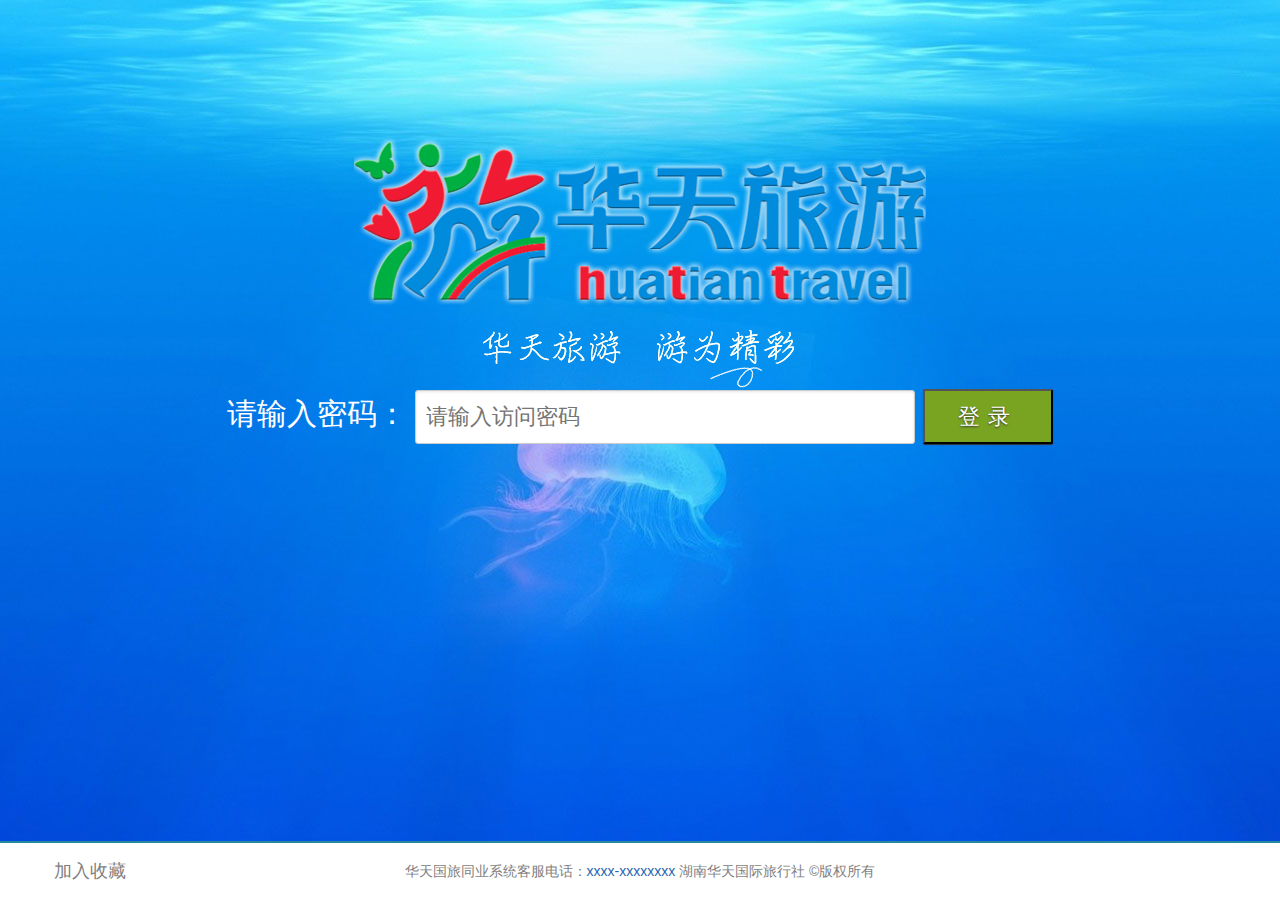
==== index.html @ 6443abe4 "修复符号丢失html错误的问题" ====
<!DOCTYPE html>
<html lang="zh_CN">
<head>
	<meta charset="UTF-8">
	<title>华天国旅同业系统|华天国际旅行社</title>
	<script src="jquery-1.11.0.min.js"></script>
	<script src="common.js"></script>
	<link rel="stylesheet" href="common.css">
	<style>
		body {
			margin:0;
			padding:0;
			font-size:12px;
		}
		img {
			display:block;
		}
		a{
			text-decoration:none;
			color:#2965b1;
		}
		a:focus {
			outline: thin dotted;
		}

		a:hover{
			color:#FF6600;
			text-decoration:underline;
		}


		#main-panel {
			background: url(images/bg_index.jpg) 50% 50% no-repeat;
			background-size: cover;
			width:100%;
			height:100%;
		}
		#logo-panel {
			width: 572px;
			height:388px;
			background-image: url(images/logo_index.png);
			margin:0 auto;
		}

		#login-panel {
			color:#FFF;
			margin:0 auto;
			font: 30px/52px "Microsoft Yahei",Arial;
			text-align: center;
		}

		#login-panel input {
			font: 22px/1.5 "Microsoft Yahei",Arial;
			height: 32px;
			width: 478px;
			color: #000;
			padding: 10px;
			border: 1px solid #CCCCCC;
			border-radius: 3px 3px 3px 3px;
			box-shadow: inset 0 1px 3px rgba(0, 0, 0, 0.1);
		}

		#login-panel button {
			width: 130px;
			height: 55px;
			line-height: 55px;
			box-shadow: 0 1px 1px #333333;
			border-radius: 2px;
			text-align: center;
			color: #FFF;
			font: 22px/1.5 "Microsoft Yahei",Arial;
			text-shadow: 0 1px 2px #333;
			letter-spacing: 8px;
			background-color: #79A421;
			cursor:pointer;
		}
		#login-panel button:hover {
			background-color: #5b8021;
		}
	</style>
	<!--[if IE 6]>
	<script src="DD_belatedPNG_0.0.8a-min.js"></script>
	<script>
		DD_belatedPNG.fix('img');
	</script>
	<![endif]-->

	<script>
		function addFavorite(){
			try {
				window.external.addFavorite(sURL, sTitle);
			} catch (e) {
				try {
					window.sidebar.addPanel(sTitle, sURL, "");
				} catch (e) {
					alert("您的浏览器不支持，请使用快捷键‘Ctrl+D’进行收藏！");
				}
			}
		}

		function doSubmit(){
			if ( $('#password').val()=='' ){
				alert('请输入密码后重新登陆！');
			}else {
				//console.log('http://www.htyou.com/user/user_login.action?jsoncallback=?&code=caoxi&userPassword=' + $('#password').val() + '&codeType=account&url=www.htyou.com&backurl=tongye.html');
				$.getJSON('http://www.htyou.com/user/user_login.action?jsoncallback=?&code=caoxi&userPassword=' + $('#password').val() + '&codeType=account&url=www.htyou.com&backurl=tongye.html', function (result) {
					if ( result.message=='' ){
						//登陆成功的处理
						var banBackurl = checkban(result.backurl)
						if (banBackurl==''){
							window.location.href = result.backurl;
						}else{
							window.location.href = banBackurl;
						}
					}else{
						//登陆失败的处理
						$('#checkcode').val('');
						alert(result.message);
					}
				});
			}
		}
	</script>
</head>
<body>
	<!--主内容面板-->
	<div id="main-panel">
		<img id="logo-panel" src="images/logo_index.png" alt="华天国际旅行社">
		<div id="login-panel">
			<span class="label-text">请输入密码：</span>
			<input id="password" type="text" placeholder="请输入访问密码">
			<button onclick="doSubmit()">登录</button>
		</div>
	</div>
	<!--/主内容面板-->
	<!--页脚-->
	<style>
		#footer {
			width: 100%;
			height:57px;
			border-top:2px solid #2588A3;
			background-color:#FFF;
			position: fixed;
			bottom:0;
			left:0;
			text-align: center;
			font:14px/57px "Microsoft Yahei",Arial;
			color:#7F7F7F;
		}
		#footer span {
			font:18px/57px "Microsoft Yahei",Arial;
			padding:0 3em;
			vertical-align: middle;
			cursor:pointer;
			position:absolute;
			left:0;
			top:0;
		}
	</style>
	<div id="footer">
			<span onclick="javascript:addFavorite();">加入收藏</span>
			华天国旅同业系统客服电话：<a href="tel:">xxxx-xxxxxxxx</a> 湖南华天国际旅行社 &copy;版权所有
	</div>
	<!--/页脚-->
	<script>
		function resizeMain(){
			$('#main-panel').width($(window).innerWidth());
			$('#main-panel').height($(window).innerHeight());
		}
		$(window).resize(function(){
			resizeMain();
		});
		$(document).ready(function(){
			resizeMain();
		});
	</script>
</body>
</html>
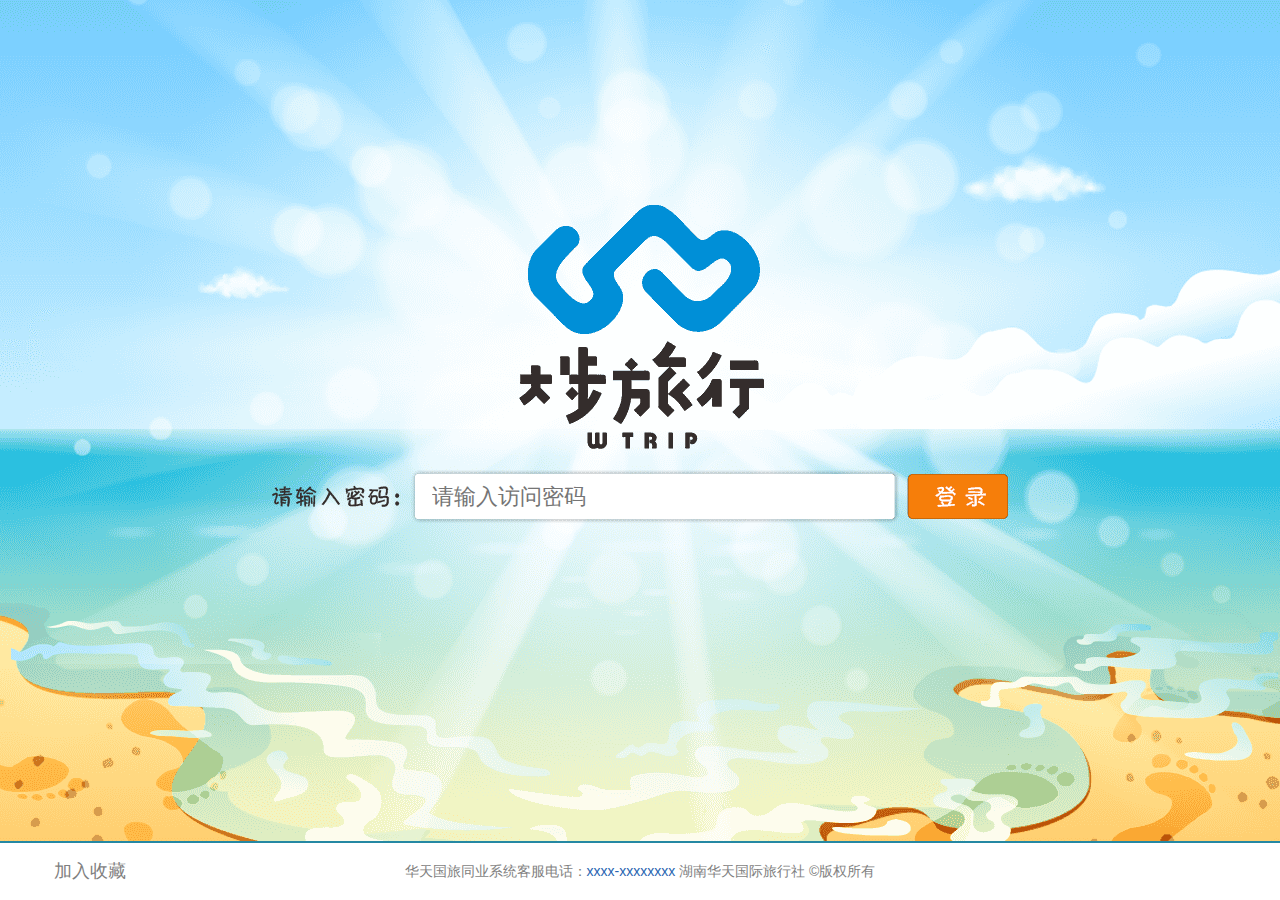
==== commit 2bda82ea: "完成图片修改" ====
--- a/index.html
+++ b/index.html
@@ -30,58 +30,24 @@
 
 
 		#main-panel {
-			background: url(images/bg_index.jpg) 50% 50% no-repeat;
+			background: url(images/bg_index.png) 50% 50% no-repeat;
 			background-size: cover;
 			width:100%;
 			height:100%;
 		}
 		#logo-panel {
-			width: 572px;
-			height:388px;
-			background-image: url(images/logo_index.png);
+			width: 499px;
+			height:254px;
 			margin:0 auto;
 		}
 
-		#login-panel {
-			color:#FFF;
-			margin:0 auto;
-			font: 30px/52px "Microsoft Yahei",Arial;
-			text-align: center;
-		}
-
-		#login-panel input {
-			font: 22px/1.5 "Microsoft Yahei",Arial;
-			height: 32px;
-			width: 478px;
-			color: #000;
-			padding: 10px;
-			border: 1px solid #CCCCCC;
-			border-radius: 3px 3px 3px 3px;
-			box-shadow: inset 0 1px 3px rgba(0, 0, 0, 0.1);
-		}
-
-		#login-panel button {
-			width: 130px;
-			height: 55px;
-			line-height: 55px;
-			box-shadow: 0 1px 1px #333333;
-			border-radius: 2px;
-			text-align: center;
-			color: #FFF;
-			font: 22px/1.5 "Microsoft Yahei",Arial;
-			text-shadow: 0 1px 2px #333;
-			letter-spacing: 8px;
-			background-color: #79A421;
-			cursor:pointer;
-		}
-		#login-panel button:hover {
-			background-color: #5b8021;
-		}
 	</style>
 	<!--[if IE 6]>
 	<script src="DD_belatedPNG_0.0.8a-min.js"></script>
 	<script>
-		DD_belatedPNG.fix('img');
+		$(document).ready(function(){
+			DD_belatedPNG.fix('img');
+		});
 	</script>
 	<![endif]-->
 
@@ -102,20 +68,15 @@
 			if ( $('#password').val()=='' ){
 				alert('请输入密码后重新登陆！');
 			}else {
-				//console.log('http://www.htyou.com/user/user_login.action?jsoncallback=?&code=caoxi&userPassword=' + $('#password').val() + '&codeType=account&url=www.htyou.com&backurl=tongye.html');
-				$.getJSON('http://www.htyou.com/user/user_login.action?jsoncallback=?&code=caoxi&userPassword=' + $('#password').val() + '&codeType=account&url=www.htyou.com&backurl=tongye.html', function (result) {
-					if ( result.message=='' ){
+				console.log('http://www.htyou.com/user/user_login.action?jsoncallback=?&code=lyfx&userPassword=' + $('#password').val() + '&codeType=account&url=www.htyou.com&backurl=tongye.html');
+				$.getJSON('http://www.htyou.com/user/user_login.action?jsoncallback=?&code=lyfx&userPassword=' + $('#password').val() + '&codeType=account&url=www.htyou.com&backurl=tongye.html', function (result) {
+					if ( result.status=='120302' ){
 						//登陆成功的处理
-						var banBackurl = checkban(result.backurl)
-						if (banBackurl==''){
-							window.location.href = result.backurl;
-						}else{
-							window.location.href = banBackurl;
-						}
+						window.location.href = result.backurl;
 					}else{
 						//登陆失败的处理
 						$('#checkcode').val('');
-						alert(result.message);
+						alert('帐号错误，请联系管理员');
 					}
 				});
 			}
@@ -125,11 +86,43 @@
 <body>
 	<!--主内容面板-->
 	<div id="main-panel">
+		<style>
+			#login-panel {
+				width: 746px;
+				height: 55px;
+				margin: 0 auto;
+				position: relative;
+				background-image: url(./images/bg_login.png);
+				margin-top: 15px;
+			}
+			#login-panel #password {
+				position: absolute;
+				border: 0;
+				left: 155px;
+				top: 8px;
+				width: 445px;
+				height: 19px;
+				padding: 10px;
+				font: 22px/1.5 "Microsoft Yahei",Arial;
+				z-index: 999;
+			}
+			#login-button {
+				background-color: rgba(0,0,0,0);
+				position: absolute;
+				border: 0;
+				left: 641px;
+				top: 5px;
+				width: 100px;
+				height: 45px;
+				z-index: 999;
+				cursor: pointer;
+			}
+		</style>
 		<img id="logo-panel" src="images/logo_index.png" alt="华天国际旅行社">
 		<div id="login-panel">
-			<span class="label-text">请输入密码：</span>
+
 			<input id="password" type="text" placeholder="请输入访问密码">
-			<button onclick="doSubmit()">登录</button>
+			<div id="login-button" onclick="doSubmit()"> </div>
 		</div>
 	</div>
 	<!--/主内容面板-->
@@ -166,6 +159,8 @@
 		function resizeMain(){
 			$('#main-panel').width($(window).innerWidth());
 			$('#main-panel').height($(window).innerHeight());
+
+			$('#logo-panel').css({'padding-top':($(window).innerHeight()-500)/2});
 		}
 		$(window).resize(function(){
 			resizeMain();
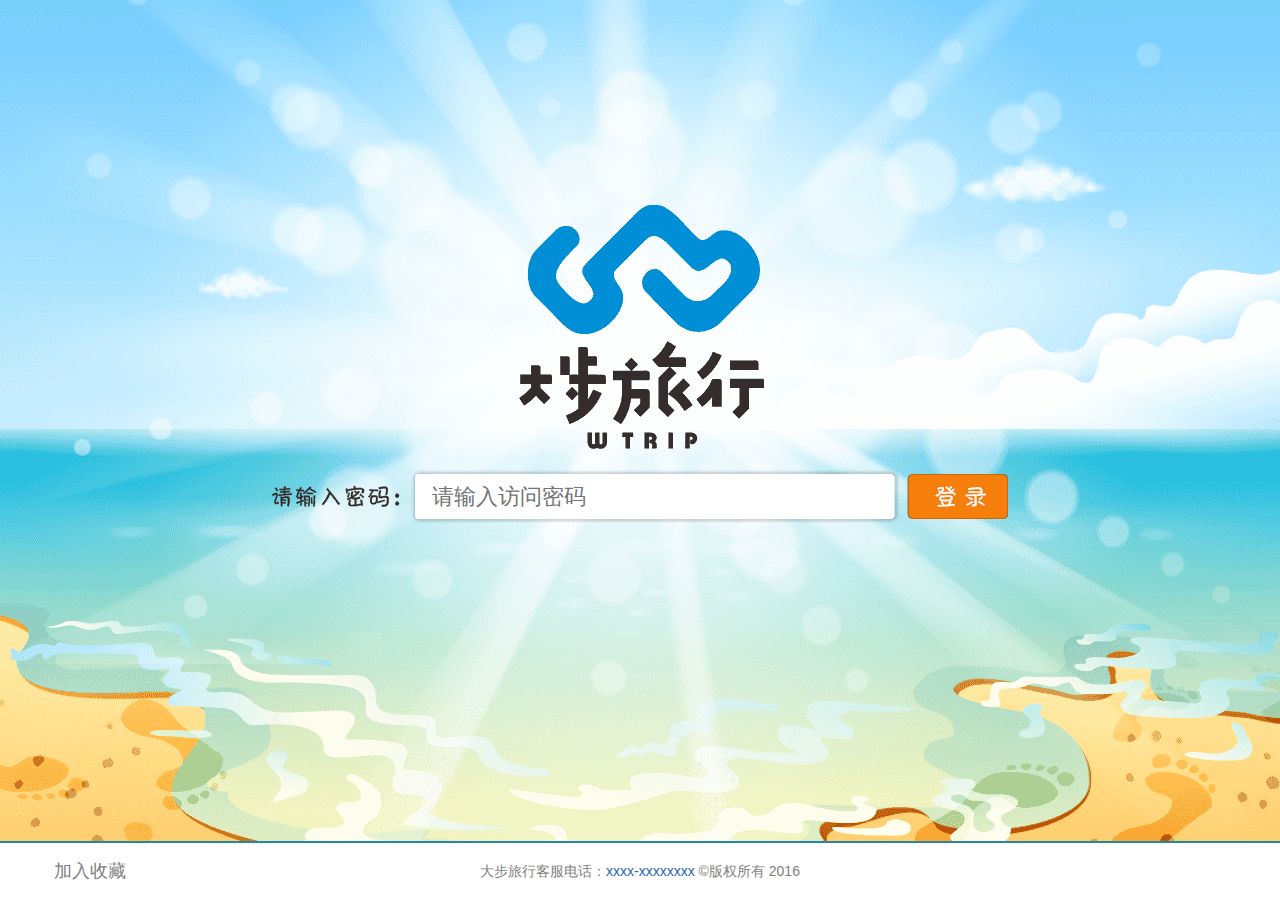
==== commit 06260558: "细节调整" ====
--- a/index.html
+++ b/index.html
@@ -1,8 +1,9 @@
 <!DOCTYPE html>
 <html lang="zh_CN">
 <head>
-	<meta charset="UTF-8">
-	<title>华天国旅同业系统|华天国际旅行社</title>
+	<meta charset="GBK">
+	<meta http-equiv="x-ua-compatible" content="IE=7">
+	<title>������</title>
 	<script src="jquery-1.11.0.min.js"></script>
 	<script src="common.js"></script>
 	<link rel="stylesheet" href="common.css">
@@ -14,6 +15,9 @@
 		}
 		img {
 			display:block;
+		}
+		input {
+			outline:none;
 		}
 		a{
 			text-decoration:none;
@@ -59,24 +63,24 @@
 				try {
 					window.sidebar.addPanel(sTitle, sURL, "");
 				} catch (e) {
-					alert("您的浏览器不支持，请使用快捷键‘Ctrl+D’进行收藏！");
+					alert("�����������֧�֣���ʹ�ÿ�ݼ���Ctrl+D�������ղأ�");
 				}
 			}
 		}
 
 		function doSubmit(){
 			if ( $('#password').val()=='' ){
-				alert('请输入密码后重新登陆！');
+				alert('��������������µ�½��');
 			}else {
 				console.log('http://www.htyou.com/user/user_login.action?jsoncallback=?&code=lyfx&userPassword=' + $('#password').val() + '&codeType=account&url=www.htyou.com&backurl=tongye.html');
 				$.getJSON('http://www.htyou.com/user/user_login.action?jsoncallback=?&code=lyfx&userPassword=' + $('#password').val() + '&codeType=account&url=www.htyou.com&backurl=tongye.html', function (result) {
 					if ( result.status=='120302' ){
-						//登陆成功的处理
+						//��½�ɹ��Ĵ���
 						window.location.href = result.backurl;
 					}else{
-						//登陆失败的处理
+						//��½ʧ�ܵĴ���
 						$('#checkcode').val('');
-						alert('帐号错误，请联系管理员');
+						alert('�ʺŴ�������ϵ����Ա');
 					}
 				});
 			}
@@ -84,7 +88,7 @@
 	</script>
 </head>
 <body>
-	<!--主内容面板-->
+	<!--���������-->
 	<div id="main-panel">
 		<style>
 			#login-panel {
@@ -118,15 +122,15 @@
 				cursor: pointer;
 			}
 		</style>
-		<img id="logo-panel" src="images/logo_index.png" alt="华天国际旅行社">
+		<img id="logo-panel" src="images/logo_index.png" alt="������">
 		<div id="login-panel">
 
-			<input id="password" type="text" placeholder="请输入访问密码">
+			<input id="password" type="text" placeholder="�������������">
 			<div id="login-button" onclick="doSubmit()"> </div>
 		</div>
 	</div>
-	<!--/主内容面板-->
-	<!--页脚-->
+	<!--/���������-->
+	<!--ҳ��-->
 	<style>
 		#footer {
 			width: 100%;
@@ -151,10 +155,10 @@
 		}
 	</style>
 	<div id="footer">
-			<span onclick="javascript:addFavorite();">加入收藏</span>
-			华天国旅同业系统客服电话：<a href="tel:">xxxx-xxxxxxxx</a> 湖南华天国际旅行社 &copy;版权所有
+			<span onclick="javascript:addFavorite();">�����ղ�</span>
+			�����пͷ��绰��<a href="tel:">xxxx-xxxxxxxx</a> &copy;��Ȩ���� 2016
 	</div>
-	<!--/页脚-->
+	<!--/ҳ��-->
 	<script>
 		function resizeMain(){
 			$('#main-panel').width($(window).innerWidth());
--- a/common.css
+++ b/common.css
@@ -0,0 +1,3 @@
+.ms-controller {
+	visibility: hidden;
+}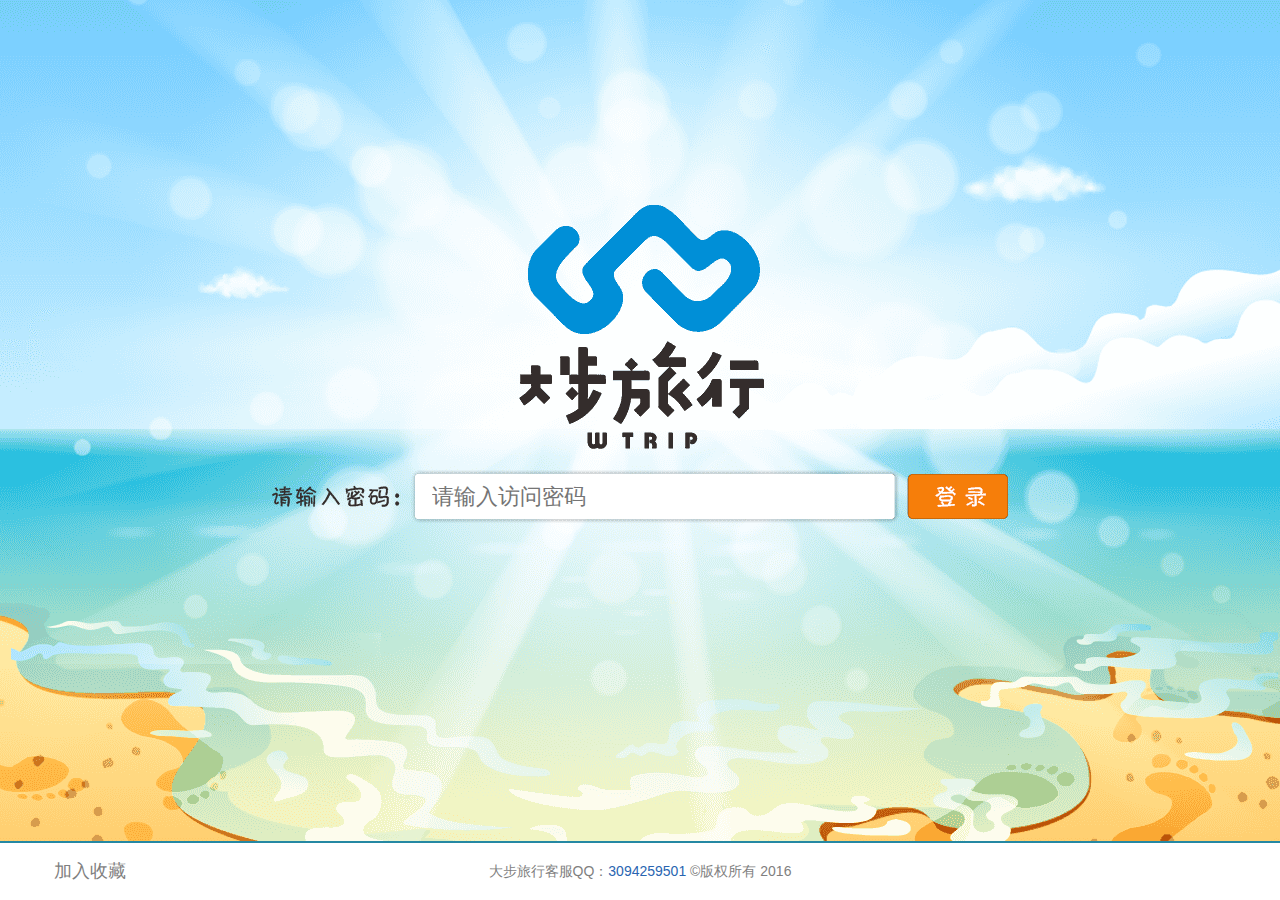
==== commit 0393af82: "屏蔽Console，调整文字" ====
--- a/index.html
+++ b/index.html
@@ -72,7 +72,7 @@
 			if ( $('#password').val()=='' ){
 				alert('��������������µ�½��');
 			}else {
-				console.log('http://www.htyou.com/user/user_login.action?jsoncallback=?&code=lyfx&userPassword=' + $('#password').val() + '&codeType=account&url=www.htyou.com&backurl=tongye.html');
+				//console.log('http://www.htyou.com/user/user_login.action?jsoncallback=?&code=lyfx&userPassword=' + $('#password').val() + '&codeType=account&url=www.htyou.com&backurl=tongye.html');
 				$.getJSON('http://www.htyou.com/user/user_login.action?jsoncallback=?&code=lyfx&userPassword=' + $('#password').val() + '&codeType=account&url=www.htyou.com&backurl=tongye.html', function (result) {
 					if ( result.status=='120302' ){
 						//��½�ɹ��Ĵ���
@@ -156,7 +156,7 @@
 	</style>
 	<div id="footer">
 			<span onclick="javascript:addFavorite();">�����ղ�</span>
-			�����пͷ��绰��<a href="tel:">xxxx-xxxxxxxx</a> &copy;��Ȩ���� 2016
+			�����пͷ�QQ��<a href="tel:">3094259501</a> &copy;��Ȩ���� 2016
 	</div>
 	<!--/ҳ��-->
 	<script>
